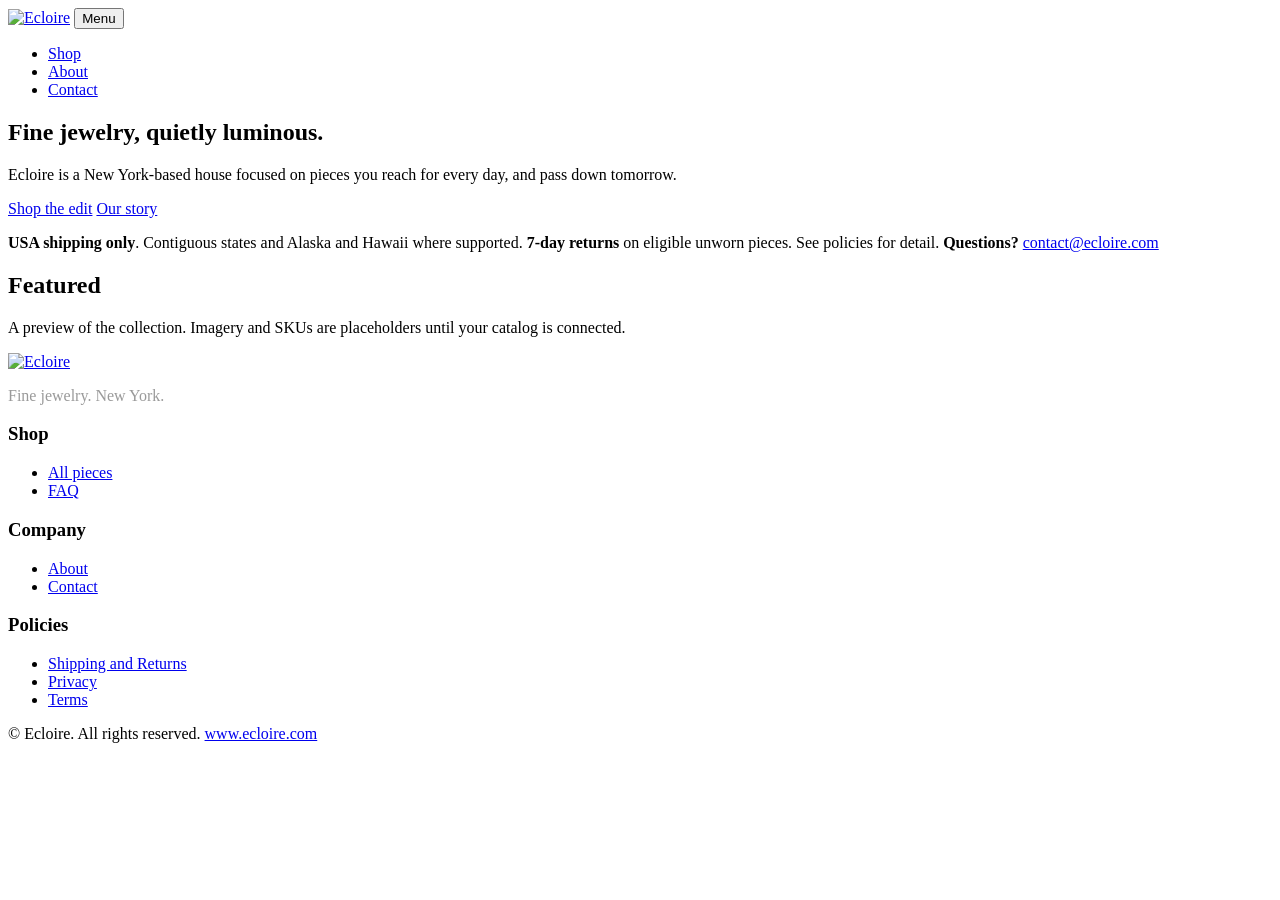
==== index.html @ 8c3f927c "Add files via upload" ====
<!DOCTYPE html>
<html lang="en-US">
<head>
  <meta charset="utf-8">
  <meta name="viewport" content="width=device-width, initial-scale=1">
  <title>Ecloire | Fine jewelry</title>
  <meta name="description" content="Ecloire, fine jewelry crafted with intention. USA shipping. Based in New York.">
  <link rel="icon" href="images/ecloire-mark.svg" type="image/svg+xml">
  <link rel="preconnect" href="https://fonts.googleapis.com">
  <link rel="preconnect" href="https://fonts.gstatic.com" crossorigin>
  <link href="https://fonts.googleapis.com/css2?family=Playfair+Display:ital,wght@0,400;0,500;1,400&family=Source+Sans+3:ital,wght@0,400;0,600;1,400&display=swap" rel="stylesheet">
  <link rel="stylesheet" href="css/styles.css">
  <link rel="stylesheet" href="css/logo.css">
</head>
<body>
  <header class="site-header">
    <div class="wrap inner">
      <a class="logo-link" href="index.html"><img class="logo-lockup" src="images/ecloire-logo-lockup.svg" width="200" height="48" alt="Ecloire"></a>
      <button type="button" class="nav-toggle" data-nav-toggle aria-expanded="false" aria-controls="site-nav">Menu</button>
      <nav>
        <ul id="site-nav" class="nav-main" data-nav>
          <li><a href="shop.html">Shop</a></li>
          <li><a href="about.html">About</a></li>
          <li><a href="contact.html">Contact</a></li>
        </ul>
      </nav>
    </div>
  </header>

  <main>
    <section class="hero">
      <div class="wrap">
        <h1>Fine jewelry, quietly luminous.</h1>
        <p class="lead">Ecloire is a New York-based house focused on pieces you reach for every day, and pass down tomorrow.</p>
        <p>
          <a class="btn btn-primary" href="shop.html">Shop the edit</a>
          <a class="btn btn-ghost" href="about.html">Our story</a>
        </p>
      </div>
    </section>

    <div class="wrap trust-strip" role="presentation">
      <span><strong>USA shipping only</strong>. Contiguous states and Alaska and Hawaii where supported.</span>
      <span><strong>7-day returns</strong> on eligible unworn pieces. See policies for detail.</span>
      <span><strong>Questions?</strong> <a href="mailto:contact@ecloire.com">contact@ecloire.com</a></span>
    </div>

    <section class="section">
      <div class="wrap">
        <h2>Featured</h2>
        <p class="sub">A preview of the collection. Imagery and SKUs are placeholders until your catalog is connected.</p>
        <div class="grid-products" data-featured-products></div>
      </div>
    </section>
  </main>

  <footer class="site-footer">
    <div class="wrap inner">
      <div>
        <a class="logo-link" href="index.html"><img class="logo-lockup" src="images/ecloire-logo-lockup.svg" width="180" height="44" alt="Ecloire"></a>
        <p style="margin-top:1rem;color:#9a9a9a;max-width:28ch">Fine jewelry. New York.</p>
      </div>
      <div>
        <h3>Shop</h3>
        <ul>
          <li><a href="shop.html">All pieces</a></li>
          <li><a href="faq.html">FAQ</a></li>
        </ul>
      </div>
      <div>
        <h3>Company</h3>
        <ul>
          <li><a href="about.html">About</a></li>
          <li><a href="contact.html">Contact</a></li>
        </ul>
      </div>
      <div>
        <h3>Policies</h3>
        <ul>
          <li><a href="shipping-returns.html">Shipping and Returns</a></li>
          <li><a href="privacy.html">Privacy</a></li>
          <li><a href="terms.html">Terms</a></li>
        </ul>
      </div>
    </div>
    <div class="wrap footer-bottom">
      <p>&copy; <span data-year></span> Ecloire. All rights reserved. <a href="https://www.ecloire.com">www.ecloire.com</a></p>
    </div>
  </footer>

  <script src="js/products.js"></script>
  <script src="js/site.js"></script>
  <script src="js/home-featured.js"></script>
</body>
</html>
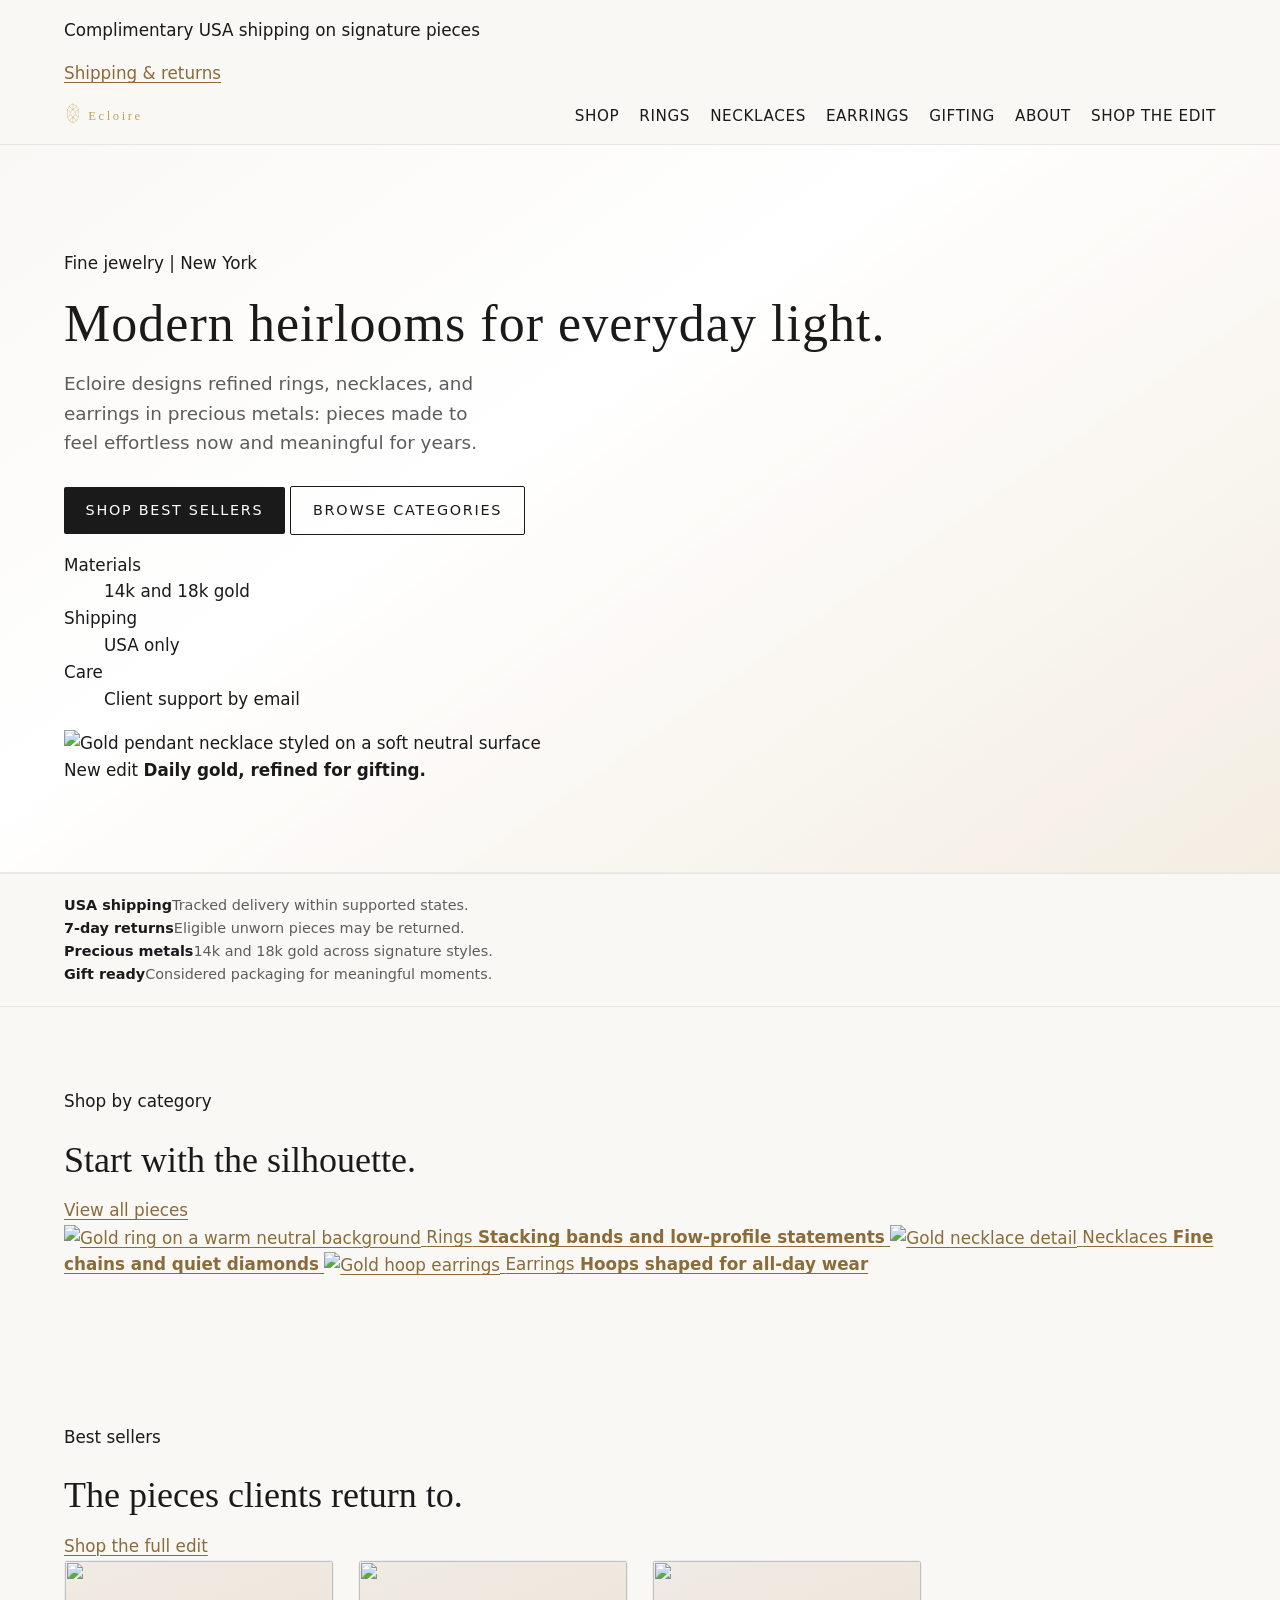
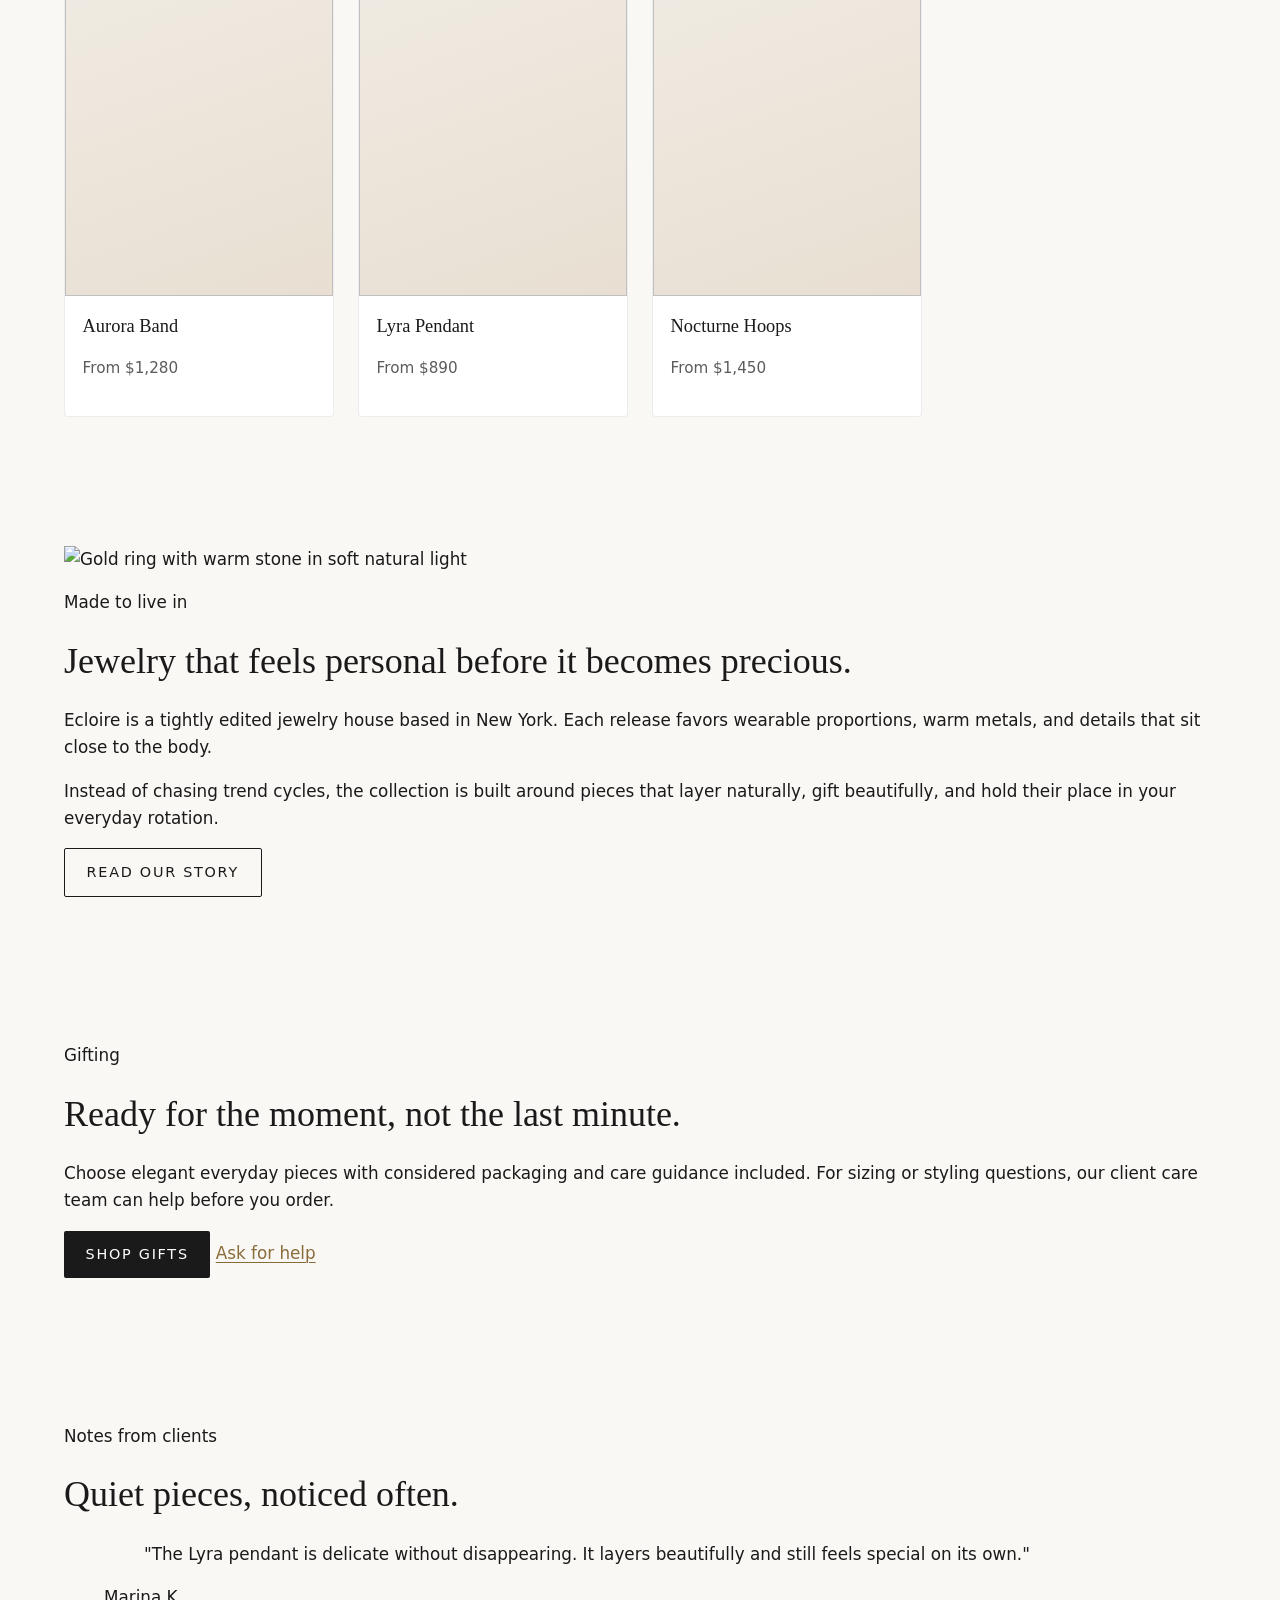
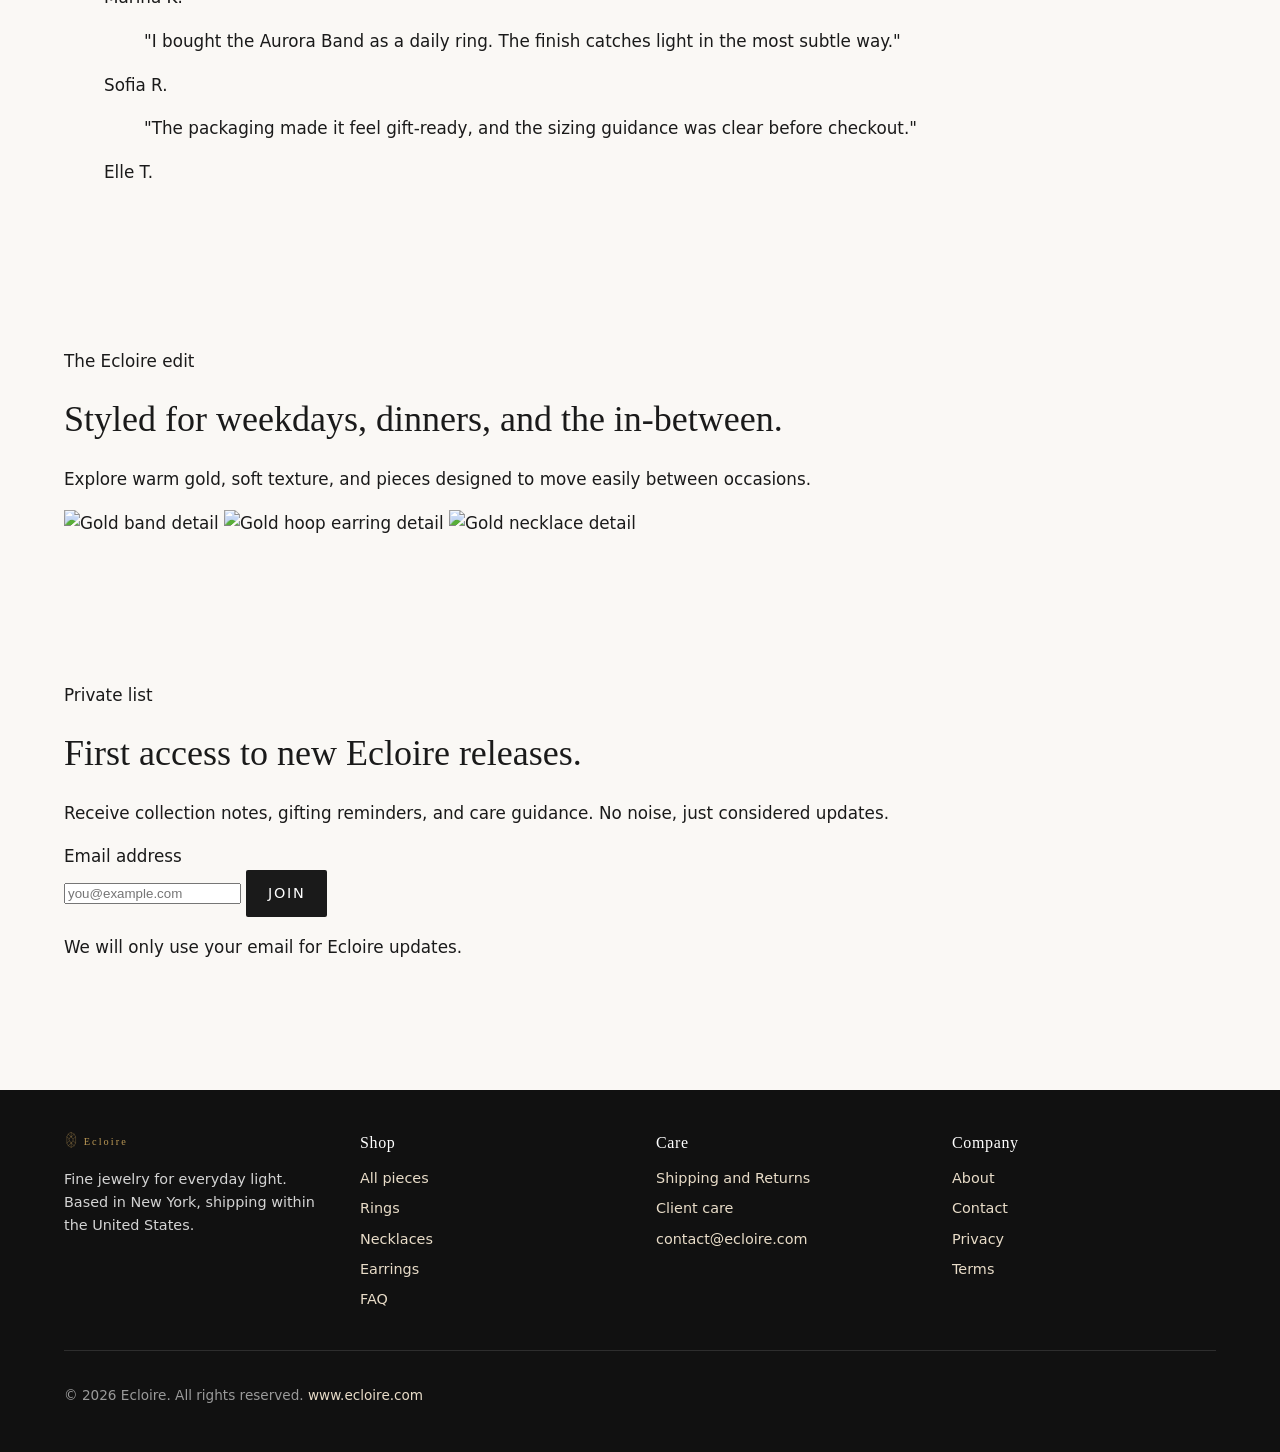
==== commit ab621e30: "Add files via upload" ====
--- a/index.html
+++ b/index.html
@@ -3,8 +3,8 @@
 <head>
   <meta charset="utf-8">
   <meta name="viewport" content="width=device-width, initial-scale=1">
-  <title>Ecloire | Fine jewelry</title>
-  <meta name="description" content="Ecloire, fine jewelry crafted with intention. USA shipping. Based in New York.">
+  <title>Ecloire | Fine jewelry for everyday light</title>
+  <meta name="description" content="Shop Ecloire fine jewelry: rings, necklaces, hoops, and considered gifts crafted for daily wear. Based in New York with USA shipping.">
   <link rel="icon" href="images/ecloire-mark.svg" type="image/svg+xml">
   <link rel="preconnect" href="https://fonts.googleapis.com">
   <link rel="preconnect" href="https://fonts.gstatic.com" crossorigin>
@@ -13,58 +13,240 @@
   <link rel="stylesheet" href="css/logo.css">
 </head>
 <body>
+  <!-- Announcement bar: sets purchase confidence before users enter the catalog. -->
+  <div class="announcement-bar">
+    <div class="wrap announcement-inner">
+      <p>Complimentary USA shipping on signature pieces</p>
+      <a href="shipping-returns.html">Shipping & returns</a>
+    </div>
+  </div>
+
+  <!-- Header/navigation: preserves the existing logo while adding clearer shopping paths. -->
   <header class="site-header">
     <div class="wrap inner">
       <a class="logo-link" href="index.html"><img class="logo-lockup" src="images/ecloire-logo-lockup.svg" width="200" height="48" alt="Ecloire"></a>
       <button type="button" class="nav-toggle" data-nav-toggle aria-expanded="false" aria-controls="site-nav">Menu</button>
-      <nav>
+      <nav aria-label="Primary navigation">
         <ul id="site-nav" class="nav-main" data-nav>
           <li><a href="shop.html">Shop</a></li>
+          <li><a href="shop.html">Rings</a></li>
+          <li><a href="shop.html">Necklaces</a></li>
+          <li><a href="shop.html">Earrings</a></li>
+          <li><a href="#gifts">Gifting</a></li>
           <li><a href="about.html">About</a></li>
-          <li><a href="contact.html">Contact</a></li>
+          <li><a class="nav-cta" href="shop.html">Shop the edit</a></li>
         </ul>
       </nav>
     </div>
   </header>
 
   <main>
+    <!-- Hero section: clarifies what Ecloire sells and routes shoppers into the catalog quickly. -->
     <section class="hero">
+      <div class="wrap hero-grid">
+        <div class="hero-copy">
+          <p class="eyebrow">Fine jewelry | New York</p>
+          <h1>Modern heirlooms for everyday light.</h1>
+          <p class="lead">Ecloire designs refined rings, necklaces, and earrings in precious metals: pieces made to feel effortless now and meaningful for years.</p>
+          <div class="hero-actions" aria-label="Hero shopping actions">
+            <a class="btn btn-primary" href="shop.html">Shop best sellers</a>
+            <a class="btn btn-ghost" href="#featured-categories">Browse categories</a>
+          </div>
+          <dl class="hero-proof">
+            <div>
+              <dt>Materials</dt>
+              <dd>14k and 18k gold</dd>
+            </div>
+            <div>
+              <dt>Shipping</dt>
+              <dd>USA only</dd>
+            </div>
+            <div>
+              <dt>Care</dt>
+              <dd>Client support by email</dd>
+            </div>
+          </dl>
+        </div>
+        <div class="hero-media" aria-label="Editorial image of gold jewelry">
+          <img src="https://images.unsplash.com/photo-1515562141207-7a88fb7ce338?w=1100&q=80" alt="Gold pendant necklace styled on a soft neutral surface">
+          <div class="hero-card">
+            <span>New edit</span>
+            <strong>Daily gold, refined for gifting.</strong>
+          </div>
+        </div>
+      </div>
+    </section>
+
+    <!-- Trust strip: answers the most common purchase objections early. -->
+    <section class="trust-strip" aria-label="Store benefits">
+      <div class="wrap trust-grid">
+        <div><strong>USA shipping</strong><span>Tracked delivery within supported states.</span></div>
+        <div><strong>7-day returns</strong><span>Eligible unworn pieces may be returned.</span></div>
+        <div><strong>Precious metals</strong><span>14k and 18k gold across signature styles.</span></div>
+        <div><strong>Gift ready</strong><span>Considered packaging for meaningful moments.</span></div>
+      </div>
+    </section>
+
+    <!-- Featured categories: gives shoppers clear merchandising routes instead of one generic grid. -->
+    <section class="section" id="featured-categories">
       <div class="wrap">
-        <h1>Fine jewelry, quietly luminous.</h1>
-        <p class="lead">Ecloire is a New York-based house focused on pieces you reach for every day, and pass down tomorrow.</p>
-        <p>
-          <a class="btn btn-primary" href="shop.html">Shop the edit</a>
-          <a class="btn btn-ghost" href="about.html">Our story</a>
-        </p>
-      </div>
-    </section>
-
-    <div class="wrap trust-strip" role="presentation">
-      <span><strong>USA shipping only</strong>. Contiguous states and Alaska and Hawaii where supported.</span>
-      <span><strong>7-day returns</strong> on eligible unworn pieces. See policies for detail.</span>
-      <span><strong>Questions?</strong> <a href="mailto:contact@ecloire.com">contact@ecloire.com</a></span>
-    </div>
-
+        <div class="section-heading">
+          <div>
+            <p class="eyebrow">Shop by category</p>
+            <h2>Start with the silhouette.</h2>
+          </div>
+          <a class="text-link" href="shop.html">View all pieces</a>
+        </div>
+        <div class="category-grid">
+          <a class="category-card category-card-large" href="shop.html">
+            <img src="https://images.unsplash.com/photo-1605100804763-247f67b3557e?w=900&q=80" alt="Gold ring on a warm neutral background" loading="lazy">
+            <span>Rings</span>
+            <strong>Stacking bands and low-profile statements</strong>
+          </a>
+          <a class="category-card" href="shop.html">
+            <img src="https://images.unsplash.com/photo-1515562141207-7a88fb7ce338?w=700&q=80" alt="Gold necklace detail" loading="lazy">
+            <span>Necklaces</span>
+            <strong>Fine chains and quiet diamonds</strong>
+          </a>
+          <a class="category-card" href="shop.html">
+            <img src="https://images.unsplash.com/photo-1535632066927-ab7c9ab60908?w=700&q=80" alt="Gold hoop earrings" loading="lazy">
+            <span>Earrings</span>
+            <strong>Hoops shaped for all-day wear</strong>
+          </a>
+        </div>
+      </div>
+    </section>
+
+    <!-- Best sellers: merchandises the strongest products with clear names, prices, and details. -->
+    <section class="section section-ruled">
+      <div class="wrap">
+        <div class="section-heading">
+          <div>
+            <p class="eyebrow">Best sellers</p>
+            <h2>The pieces clients return to.</h2>
+          </div>
+          <a class="text-link" href="shop.html">Shop the full edit</a>
+        </div>
+        <div class="grid-products grid-products-featured" data-featured-products data-product-edit="aurora-band,lyra-pendant,nocturne-hoops,solstice-ring"></div>
+      </div>
+    </section>
+
+    <!-- Brand story: adds editorial credibility without changing the visual identity. -->
+    <section class="section">
+      <div class="wrap split-section">
+        <div class="split-media">
+          <img src="https://images.unsplash.com/photo-1603561596112-0a132b757442?w=1000&q=80" alt="Gold ring with warm stone in soft natural light" loading="lazy">
+        </div>
+        <div class="split-copy">
+          <p class="eyebrow">Made to live in</p>
+          <h2>Jewelry that feels personal before it becomes precious.</h2>
+          <p>Ecloire is a tightly edited jewelry house based in New York. Each release favors wearable proportions, warm metals, and details that sit close to the body.</p>
+          <p>Instead of chasing trend cycles, the collection is built around pieces that layer naturally, gift beautifully, and hold their place in your everyday rotation.</p>
+          <a class="btn btn-ghost" href="about.html">Read our story</a>
+        </div>
+      </div>
+    </section>
+
+    <!-- Gift/promo block: creates a conversion-focused shopping moment for occasion buyers. -->
+    <section class="section section-compact" id="gifts">
+      <div class="wrap promo-block">
+        <div>
+          <p class="eyebrow">Gifting</p>
+          <h2>Ready for the moment, not the last minute.</h2>
+          <p>Choose elegant everyday pieces with considered packaging and care guidance included. For sizing or styling questions, our client care team can help before you order.</p>
+        </div>
+        <div class="promo-actions">
+          <a class="btn btn-primary" href="shop.html">Shop gifts</a>
+          <a class="text-link" href="mailto:contact@ecloire.com">Ask for help</a>
+        </div>
+      </div>
+    </section>
+
+    <!-- Reviews: builds confidence through concise, product-relevant social proof. -->
     <section class="section">
       <div class="wrap">
-        <h2>Featured</h2>
-        <p class="sub">A preview of the collection. Imagery and SKUs are placeholders until your catalog is connected.</p>
-        <div class="grid-products" data-featured-products></div>
+        <div class="section-heading section-heading-centered">
+          <div>
+            <p class="eyebrow">Notes from clients</p>
+            <h2>Quiet pieces, noticed often.</h2>
+          </div>
+        </div>
+        <div class="review-grid">
+          <figure class="review-card">
+            <blockquote>"The Lyra pendant is delicate without disappearing. It layers beautifully and still feels special on its own."</blockquote>
+            <figcaption>Marina K.</figcaption>
+          </figure>
+          <figure class="review-card">
+            <blockquote>"I bought the Aurora Band as a daily ring. The finish catches light in the most subtle way."</blockquote>
+            <figcaption>Sofia R.</figcaption>
+          </figure>
+          <figure class="review-card">
+            <blockquote>"The packaging made it feel gift-ready, and the sizing guidance was clear before checkout."</blockquote>
+            <figcaption>Elle T.</figcaption>
+          </figure>
+        </div>
+      </div>
+    </section>
+
+    <!-- Editorial/social gallery: adds luxury through pacing, imagery, and styling context. -->
+    <section class="section section-ruled">
+      <div class="wrap editorial-section">
+        <div class="editorial-copy">
+          <p class="eyebrow">The Ecloire edit</p>
+          <h2>Styled for weekdays, dinners, and the in-between.</h2>
+          <p>Explore warm gold, soft texture, and pieces designed to move easily between occasions.</p>
+        </div>
+        <div class="editorial-grid" aria-label="Editorial jewelry gallery">
+          <img src="https://images.unsplash.com/photo-1605100804763-247f67b3557e?w=600&q=80" alt="Gold band detail" loading="lazy">
+          <img src="https://images.unsplash.com/photo-1535632066927-ab7c9ab60908?w=600&q=80" alt="Gold hoop earring detail" loading="lazy">
+          <img src="https://images.unsplash.com/photo-1515562141207-7a88fb7ce338?w=600&q=80" alt="Gold necklace detail" loading="lazy">
+        </div>
+      </div>
+    </section>
+
+    <!-- Newsletter: captures intent while setting expectations around drops and care guidance. -->
+    <section class="section newsletter-section">
+      <div class="wrap newsletter-card">
+        <div>
+          <p class="eyebrow">Private list</p>
+          <h2>First access to new Ecloire releases.</h2>
+          <p>Receive collection notes, gifting reminders, and care guidance. No noise, just considered updates.</p>
+        </div>
+        <form class="newsletter-form" data-newsletter-form>
+          <label for="newsletter-email">Email address</label>
+          <div class="newsletter-row">
+            <input id="newsletter-email" type="email" name="email" autocomplete="email" placeholder="you@example.com" required>
+            <button class="btn btn-primary" type="submit">Join</button>
+          </div>
+          <p class="form-note" data-newsletter-note>We will only use your email for Ecloire updates.</p>
+        </form>
       </div>
     </section>
   </main>
 
+  <!-- Footer: expands utility links and reinforces customer care policies. -->
   <footer class="site-footer">
     <div class="wrap inner">
       <div>
         <a class="logo-link" href="index.html"><img class="logo-lockup" src="images/ecloire-logo-lockup.svg" width="180" height="44" alt="Ecloire"></a>
-        <p style="margin-top:1rem;color:#9a9a9a;max-width:28ch">Fine jewelry. New York.</p>
+        <p class="footer-note">Fine jewelry for everyday light. Based in New York, shipping within the United States.</p>
       </div>
       <div>
         <h3>Shop</h3>
         <ul>
           <li><a href="shop.html">All pieces</a></li>
+          <li><a href="shop.html">Rings</a></li>
+          <li><a href="shop.html">Necklaces</a></li>
+          <li><a href="shop.html">Earrings</a></li>
           <li><a href="faq.html">FAQ</a></li>
+        </ul>
+      </div>
+      <div>
+        <h3>Care</h3>
+        <ul>
+          <li><a href="shipping-returns.html">Shipping and Returns</a></li>
+          <li><a href="contact.html">Client care</a></li>
+          <li><a href="mailto:contact@ecloire.com">contact@ecloire.com</a></li>
         </ul>
       </div>
       <div>
@@ -72,12 +254,6 @@
         <ul>
           <li><a href="about.html">About</a></li>
           <li><a href="contact.html">Contact</a></li>
-        </ul>
-      </div>
-      <div>
-        <h3>Policies</h3>
-        <ul>
-          <li><a href="shipping-returns.html">Shipping and Returns</a></li>
           <li><a href="privacy.html">Privacy</a></li>
           <li><a href="terms.html">Terms</a></li>
         </ul>
--- a/css/styles.css
+++ b/css/styles.css
@@ -0,0 +1,443 @@
+:root {
+  --gold: #c5a059;
+  --gold-deep: #8a6b3a;
+  --gold-soft: rgba(197, 160, 89, 0.12);
+  --ink: #1a1a1a;
+  --muted: #5c5c5c;
+  --paper: #faf8f5;
+  --line: rgba(26, 26, 26, 0.08);
+  --font-display: "Playfair Display", Georgia, serif;
+  --font-body: "Source Sans 3", system-ui, sans-serif;
+  --space: clamp(1rem, 3vw, 2rem);
+  --max: 72rem;
+}
+
+*,
+*::before,
+*::after {
+  box-sizing: border-box;
+}
+
+html {
+  scroll-behavior: smooth;
+}
+
+body {
+  margin: 0;
+  font-family: var(--font-body);
+  font-size: 1.05rem;
+  line-height: 1.6;
+  color: var(--ink);
+  background: var(--paper);
+}
+
+img {
+  max-width: 100%;
+  height: auto;
+  vertical-align: middle;
+}
+
+a {
+  color: var(--gold-deep);
+  text-decoration-thickness: 1px;
+  text-underline-offset: 3px;
+}
+
+a:hover {
+  color: var(--ink);
+}
+
+.wrap {
+  width: min(100% - var(--space) * 2, var(--max));
+  margin-inline: auto;
+}
+
+.site-header {
+  position: sticky;
+  top: 0;
+  z-index: 50;
+  background: rgba(250, 248, 245, 0.92);
+  backdrop-filter: blur(8px);
+  border-bottom: 1px solid var(--line);
+}
+
+.site-header .inner {
+  display: flex;
+  align-items: center;
+  justify-content: space-between;
+  gap: 1rem;
+  padding: 0.85rem 0;
+}
+
+.nav-main {
+  display: flex;
+  align-items: center;
+  gap: 1.25rem;
+  list-style: none;
+  margin: 0;
+  padding: 0;
+}
+
+.nav-main a {
+  font-size: 0.95rem;
+  letter-spacing: 0.04em;
+  text-transform: uppercase;
+  text-decoration: none;
+  color: var(--ink);
+}
+
+.nav-main a:hover,
+.nav-main a[aria-current="page"] {
+  color: var(--gold-deep);
+}
+
+.nav-toggle {
+  display: none;
+  border: 1px solid var(--line);
+  background: transparent;
+  padding: 0.45rem 0.65rem;
+  font: inherit;
+  cursor: pointer;
+  border-radius: 4px;
+}
+
+@media (max-width: 768px) {
+  .nav-toggle {
+    display: block;
+  }
+
+  .nav-main {
+    position: absolute;
+    left: 0;
+    right: 0;
+    top: 100%;
+    flex-direction: column;
+    align-items: stretch;
+    padding: 1rem var(--space);
+    background: var(--paper);
+    border-bottom: 1px solid var(--line);
+    gap: 0;
+    display: none;
+  }
+
+  .nav-main.is-open {
+    display: flex;
+  }
+
+  .nav-main a {
+    padding: 0.65rem 0;
+    border-bottom: 1px solid var(--line);
+  }
+}
+
+.hero {
+  padding: clamp(3rem, 8vw, 5.5rem) 0;
+  background: linear-gradient(145deg, var(--paper) 0%, #fff 40%, var(--gold-soft) 100%);
+  border-bottom: 1px solid var(--line);
+}
+
+.hero h1 {
+  font-family: var(--font-display);
+  font-weight: 500;
+  font-size: clamp(2.25rem, 5vw, 3.25rem);
+  letter-spacing: 0.02em;
+  line-height: 1.15;
+  margin: 0 0 1rem;
+}
+
+.hero p.lead {
+  font-size: 1.15rem;
+  color: var(--muted);
+  max-width: 36ch;
+  margin: 0 0 1.75rem;
+}
+
+.btn {
+  display: inline-block;
+  padding: 0.75rem 1.35rem;
+  font: inherit;
+  font-size: 0.9rem;
+  letter-spacing: 0.12em;
+  text-transform: uppercase;
+  text-decoration: none;
+  border-radius: 2px;
+  cursor: pointer;
+  border: none;
+}
+
+.btn-primary {
+  background: var(--ink);
+  color: #fff;
+}
+
+.btn-primary:hover {
+  background: var(--gold-deep);
+  color: #fff;
+}
+
+.btn-ghost {
+  background: transparent;
+  color: var(--ink);
+  border: 1px solid var(--ink);
+}
+
+.btn-ghost:hover {
+  border-color: var(--gold-deep);
+  color: var(--gold-deep);
+}
+
+.section {
+  padding: clamp(2.5rem, 6vw, 4rem) 0;
+}
+
+.section h2 {
+  font-family: var(--font-display);
+  font-weight: 500;
+  font-size: clamp(1.75rem, 3vw, 2.25rem);
+  margin: 0 0 0.5rem;
+}
+
+.section .sub {
+  color: var(--muted);
+  margin: 0 0 2rem;
+  max-width: 50ch;
+}
+
+.grid-products {
+  display: grid;
+  grid-template-columns: repeat(auto-fill, minmax(15rem, 1fr));
+  gap: 1.5rem;
+}
+
+.card-product {
+  background: #fff;
+  border: 1px solid var(--line);
+  border-radius: 4px;
+  overflow: hidden;
+  transition: box-shadow 0.2s;
+}
+
+.card-product:hover {
+  box-shadow: 0 12px 40px rgba(0, 0, 0, 0.06);
+}
+
+.card-product a {
+  text-decoration: none;
+  color: inherit;
+}
+
+.card-product .thumb {
+  aspect-ratio: 4 / 5;
+  background: linear-gradient(160deg, #f0ebe3, #e8dfd2);
+  display: flex;
+  align-items: center;
+  justify-content: center;
+}
+
+.card-product .thumb img {
+  width: 100%;
+  height: 100%;
+  object-fit: cover;
+}
+
+.card-product .meta {
+  padding: 1rem 1.1rem 1.25rem;
+}
+
+.card-product h3 {
+  font-family: var(--font-display);
+  font-size: 1.15rem;
+  font-weight: 500;
+  margin: 0 0 0.35rem;
+}
+
+.card-product .price {
+  font-size: 0.95rem;
+  color: var(--muted);
+}
+
+.trust-strip {
+  display: flex;
+  flex-wrap: wrap;
+  gap: 1rem 2rem;
+  padding: 1.25rem 0;
+  border-top: 1px solid var(--line);
+  border-bottom: 1px solid var(--line);
+  font-size: 0.9rem;
+  color: var(--muted);
+}
+
+.trust-strip strong {
+  color: var(--ink);
+  font-weight: 600;
+}
+
+.site-footer {
+  margin-top: 3rem;
+  padding: 2.5rem 0 2rem;
+  background: #111;
+  color: #d4d4d4;
+  font-size: 0.9rem;
+}
+
+.site-footer a {
+  color: #e8dcc8;
+  text-decoration: none;
+}
+
+.site-footer a:hover {
+  color: #fff;
+}
+
+.site-footer .inner {
+  display: grid;
+  gap: 2rem;
+  grid-template-columns: repeat(auto-fit, minmax(12rem, 1fr));
+}
+
+.site-footer h3 {
+  font-family: var(--font-display);
+  font-size: 1rem;
+  font-weight: 500;
+  color: #fff;
+  margin: 0 0 0.75rem;
+  letter-spacing: 0.04em;
+}
+
+.site-footer ul {
+  list-style: none;
+  margin: 0;
+  padding: 0;
+}
+
+.site-footer li {
+  margin-bottom: 0.45rem;
+}
+
+.footer-bottom {
+  margin-top: 2rem;
+  padding-top: 1.25rem;
+  border-top: 1px solid rgba(255, 255, 255, 0.12);
+  color: #9a9a9a;
+  font-size: 0.85rem;
+}
+
+.page-title {
+  padding: 2.5rem 0 1.5rem;
+  border-bottom: 1px solid var(--line);
+}
+
+.page-title h1 {
+  font-family: var(--font-display);
+  font-weight: 500;
+  font-size: clamp(2rem, 4vw, 2.5rem);
+  margin: 0 0 0.5rem;
+}
+
+.page-title p {
+  margin: 0;
+  color: var(--muted);
+}
+
+.prose {
+  max-width: 46rem;
+}
+
+.prose h2 {
+  font-family: var(--font-display);
+  font-weight: 500;
+  font-size: 1.35rem;
+  margin: 2rem 0 0.75rem;
+}
+
+.prose p,
+.prose li {
+  color: var(--muted);
+}
+
+.prose ul {
+  padding-left: 1.25rem;
+}
+
+.pdp {
+  display: grid;
+  gap: 2rem;
+  grid-template-columns: 1fr 1fr;
+  padding: 2rem 0 3rem;
+  align-items: start;
+}
+
+@media (max-width: 900px) {
+  .pdp {
+    grid-template-columns: 1fr;
+  }
+}
+
+.pdp-gallery {
+  background: #fff;
+  border: 1px solid var(--line);
+  border-radius: 4px;
+  aspect-ratio: 4 / 5;
+  overflow: hidden;
+}
+
+.pdp-gallery img {
+  width: 100%;
+  height: 100%;
+  object-fit: cover;
+}
+
+.pdp-detail h1 {
+  font-family: var(--font-display);
+  font-weight: 500;
+  font-size: clamp(1.75rem, 3vw, 2.25rem);
+  margin: 0 0 0.5rem;
+}
+
+.pdp-detail .price {
+  font-size: 1.25rem;
+  color: var(--gold-deep);
+  margin-bottom: 1rem;
+}
+
+.pdp-detail .note {
+  font-size: 0.9rem;
+  color: var(--muted);
+  margin-top: 1.5rem;
+  padding-top: 1rem;
+  border-top: 1px solid var(--line);
+}
+
+.form-stack label {
+  display: block;
+  font-size: 0.85rem;
+  letter-spacing: 0.06em;
+  text-transform: uppercase;
+  margin-bottom: 0.35rem;
+  color: var(--muted);
+}
+
+.form-stack input,
+.form-stack textarea {
+  width: 100%;
+  padding: 0.65rem 0.75rem;
+  margin-bottom: 1rem;
+  border: 1px solid var(--line);
+  border-radius: 4px;
+  font: inherit;
+  background: #fff;
+}
+
+.form-stack textarea {
+  min-height: 8rem;
+  resize: vertical;
+}
+
+.not-found {
+  padding: 3rem 0;
+  text-align: center;
+}
+
+.not-found h1 {
+  font-family: var(--font-display);
+}
--- a/css/logo.css
+++ b/css/logo.css
@@ -0,0 +1,25 @@
+/* Logo lockup: do not force all-caps on the wordmark */
+.logo-lockup {
+  display: block;
+  height: 2rem;
+  width: auto;
+}
+
+.site-header .logo-lockup {
+  height: 1.85rem;
+}
+
+.site-footer .logo-lockup {
+  height: 1.5rem;
+  opacity: 0.95;
+}
+
+.logo-link {
+  text-decoration: none;
+  color: inherit;
+}
+
+.logo-link:focus-visible {
+  outline: 2px solid var(--gold);
+  outline-offset: 4px;
+}
